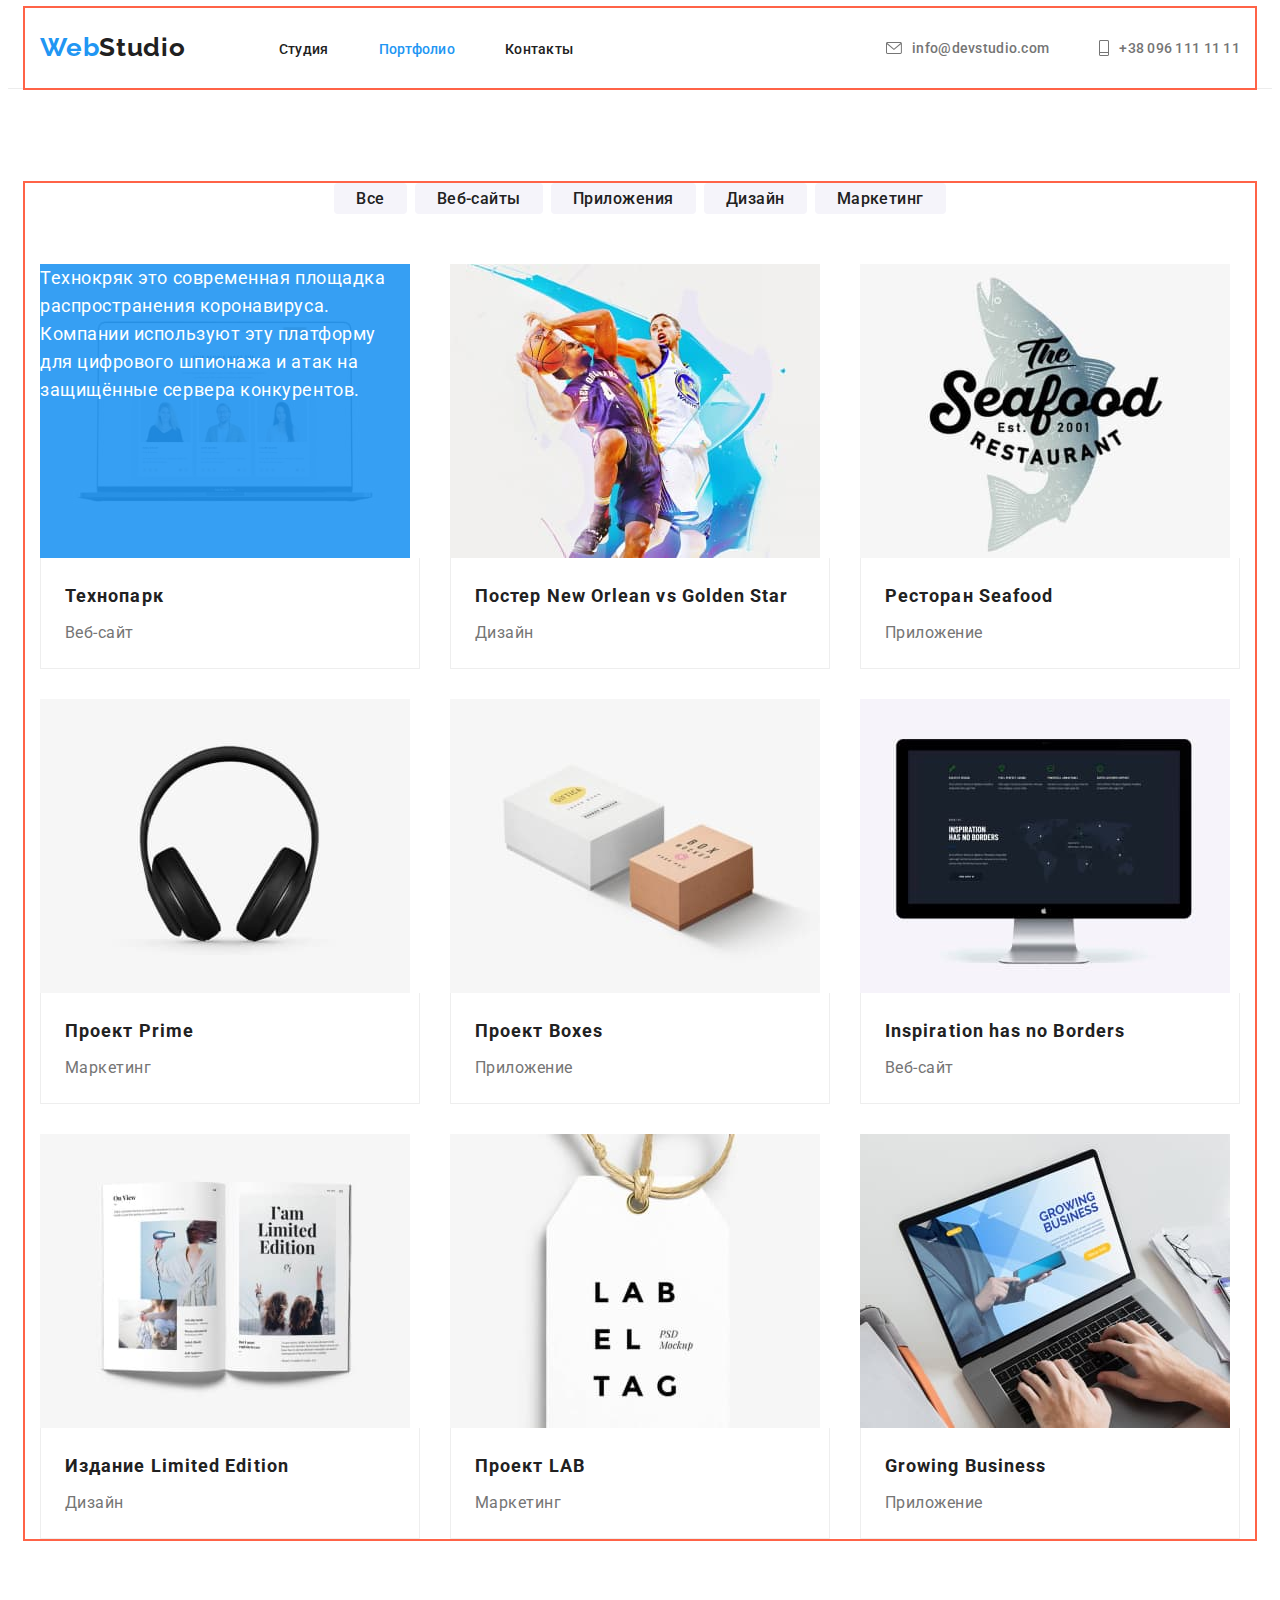
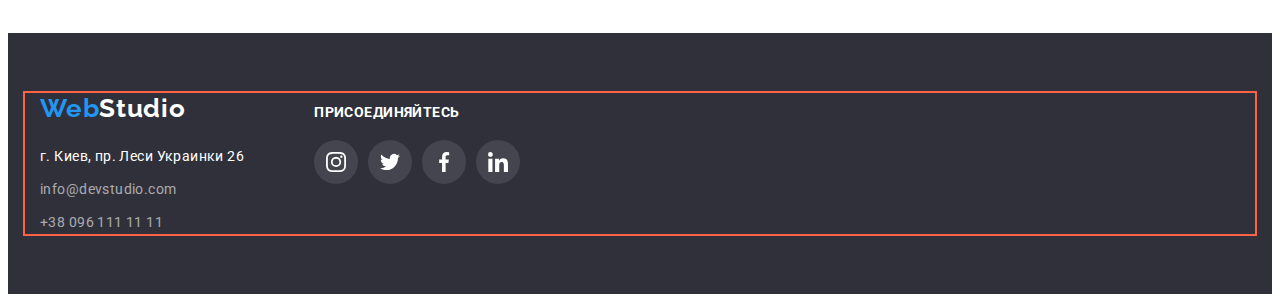
==== portfolio.html @ bf05ca14 "1" ====
<!DOCTYPE html>
<html lang="en">
<head>
    <meta charset="UTF-8">
    <meta http-equiv="X-UA-Compatible" content="IE=edge">
    <meta name="viewport" content="width=device-width, initial-scale=1.0">
    <title>Document</title>
    <link rel="stylesheet" href="https://cdnjs.cloudflare.com/ajax/libs/modern-normalize/1.1.0/modern-normalize.min.css" integrity="sha512-wpPYUAdjBVSE4KJnH1VR1HeZfpl1ub8YT/NKx4PuQ5NmX2tKuGu6U/JRp5y+Y8XG2tV+wKQpNHVUX03MfMFn9Q==" crossorigin="anonymous" referrerpolicy="no-referrer" />
    <link rel="preconnect" href="https://fonts.googleapis.com"> 
    <link rel="preconnect" href="https://fonts.gstatic.com" crossorigin> 
    <link href="https://fonts.googleapis.com/css2?family=Raleway:wght@700&family=Roboto:wght@400;500;700;900&display=swap" rel="stylesheet">
    <link rel="stylesheet" href="./css/styles.css">
</head>
<body>
    <header class="header">
        <div class="container header-container">
            <nav class="nav1">
                <a class="logo-left" href="WebStudio">Web <span class="logo-right">Studio</span></a>
                    <ul class="header-list">
                        <li class="header-item">
                            <a href="./index.html" class="header-link-studio">Студия</a> 
                        </li>
                        <li class="header-item">
                            <a href="./portfolio.html" class="header-link-portfolio current">Портфолио</a> 
                        </li>
                        <li class="header-item">
                            <a href="" class="header-link-contacts">Контакты</a> 
                        </li>
                    </ul>
            </nav>
            <ul class="header-list-mail-tel">
                <li class="header-link">
                    <a href="mailto:info@devstudio.com" class="header-link-mail">
                        <svg class="header-svg" width="16" height="12">
                            <use href="images/symbol-defs.svg#icon-envelope-2"></use>
                        </svg>
                        <span>info@devstudio.com</span> 
                    </a>
                </li>
                <li class="header-link">
                    <a href="tel:+3809611111111" class="header-link-tel">
                        <svg class="header-svg" width="10" height="16">
                            <use href="images/symbol-defs.svg#icon-tel-2"></use>
                        </svg>
                        <span>+38 096 111 11 11</span> 
                    </a>
                </li>
            </ul>
        </div>
    </header>  
    <main>
        <section class="section">
        <div class="container">
            <h1 class="menu-title visually-hidden">Успешные Проекты</h1>
            <ul class="menu-list">
                <li class="menu-item">
                    <button type="button" class="menu-button">Все</button>
                </li>
                <li class="menu-item">
                    <button type="button" class="menu-button">Веб-сайты</button>
                </li>
                <li class="menu-item">
                    <button type="button" class="menu-button">Приложения</button>
                </li>
                <li class="menu-item">
                    <button type="button" class="menu-button">Дизайн</button>
                </li>
                <li class="menu-item">
                    <button type="button" class="menu-button">Маркетинг</button>
                </li>
            </ul>
            <div class="projects-overlay">
                <ul class="projects-list">
                    <li class="projects-item">
                        <a href="" class="projects-link">
                            <img src="./images/img-4-2.jpg" class="projects-photo" alt="экран макбука с с изображением сотрудников" height="294" width="370">
                            <div class="projects-link-cover">
                                <p class="projects-link-text">Технокряк это современная площадка распространения коронавируса. Компании используют эту платформу для цифрового шпионажа и атак на защищённые сервера конкурентов.</p>
                            </div>
                            <div class="projects-item-pad">
                                <h2 class="projects-description">Технопарк</h2>
                                <p class="projects-title">Веб-сайт</p>
                            </div>
                        </a>
                    </li>
                    <li class="projects-item"> 
                        <a href="" class="projects-link">
                            <img src="./images/img-5-2.jpg" class="projects-photo" alt="Постер New Orlean vs Golden Star" height="294" width="370">
                            <div class="projects-item-pad">
                                <h2 class="projects-description">Постер New Orlean vs Golden Star</h2>
                                <p class="projects-title">Дизайн</p>
                            </div>
                        </a>
                    </li>
                    <li class="projects-item">
                        <a href="" class="projects-link">
                            <img src="./images/img-6-2.jpg" class="projects-photo" alt="Ресторан Seafood" height="294" width="370">
                            <div class="projects-item-pad">
                                <h2 class="projects-description">Ресторан Seafood</h2>
                                <p class="projects-title">Приложение</p>
                            </div>
                        </a>
                    </li>
                    <li class="projects-item">
                        <a href="" class="projects-link">
                            <img src="./images/img-7-2.jpg" class="projects-photo" alt="изображение наушника" height="294" width="370">
                            <div class="projects-item-pad">
                                <h2 class="projects-description">Проект Prime</h2>
                                <p class="projects-title">Маркетинг</p>
                            </div>
                        </a>
                    </li>
                    <li class="projects-item">
                        <a href="" class="projects-link">
                            <img src="./images/img-8-2.jpg" class="projects-photo" alt="Проект Boxes" height="294" width="370">
                            <div class="projects-item-pad">
                                <h2 class="projects-description">Проект Boxes</h2>
                                <p class="projects-title">Приложение</p>
                            </div>
                        </a>
                    </li>
                    <li class="projects-item">
                        <a href="" class="projects-link">
                            <img src="./images/img-9-2.jpg" class="projects-photo" alt="Inspiration has no Borders" height="294" width="370">
                            <div class="projects-item-pad">
                                <h2 class="projects-description">Inspiration has no Borders</h2>
                                <p class="projects-title">Веб-сайт</p>
                            </div>
                        </a>
                    </li>
                    <li class="projects-item">
                        <a href="" class="projects-link">
                            <img src="./images/img-10-2.jpg" class="projects-photo" alt="Издание Limited Edition" height="294" width="370">
                            <div class="projects-item-pad">
                                <h2 class="projects-description">Издание Limited Edition</h2>
                                <p class="projects-title">Дизайн</p>
                            </div> 
                            </a>
                    </li>
                    <li class="projects-item">
                        <a href="" class="projects-link">
                            <img src="./images/img-11-2.jpg" class="projects-photo" alt="Проект LAB" height="294" width="370">
                            <div class="projects-item-pad">
                                <h2 class="projects-description">Проект LAB</h2>
                                <p class="projects-title">Маркетинг</p>
                            </div>
                        </a>
                    </li>
                    <li class="projects-item">
                        <a href="" class="projects-link">
                            <img src="./images/img-12-2.jpg" class="projects-photo" alt="Growing Business" height="294" width="370">
                            <div class="projects-item-pad">
                                <h2 class="projects-description">Growing Business</h2>
                                <p class="projects-title">Приложение</p>
                            </div>
                        </a>
                    </li>
                </ul>
            </div>
        </div>
        </section>
    </main>
    <footer class="footer">
        <div class="container footer-main-div">
            <div>
                <a class="logo-left-footer" href="WebStudio">Web <span class="logo-right-footer">Studio</span></a>
                <address class="address-mar">
                    <ul class="footer-list">
                        <li class="footer-item">
                            <a class="footer-link-address" 
                            href="https://goo.gl/maps/vH89QLh5DnYH3A819">г. Киев, пр. Леси Украинки 26</a>
                        </li>
                        <li class="footer-item">
                            <a class="footer-link-mail" href="mailto:info@devstudio.com" >info@devstudio.com</a>
                        </li>
                        <li class="footer-item">
                            <a class="footer-link-tel" href="tel:+3809611111111" >+38 096 111 11 11</a>
                        </li>
                    </ul>
                </address>
            </div>
            <div class="footer-right-div">
                <h4 class="footer-right-text-title">Присоединяйтесь</h4>
                <ul class="footer-right-text-list">
                    <li class="footer-right-text-item">
                        <a href="" class="footer-right-text-link">
                            <svg class="footer-right-text-svg">
                                <use href="images/symbol-defs.svg#icon-instagram-2"></use>
                            </svg>
                        </a>
                    </li>
                    <li class="footer-right-text-item">
                        <a href="" class="footer-right-text-link">
                            <svg class="footer-right-text-svg">
                                <use href="images/symbol-defs.svg#icon-twitter-2"></use>
                            </svg>
                        </a>
                    </li>
                    <li class="footer-right-text-item">
                        <a href="" class="footer-right-text-link">
                            <svg class="footer-right-text-svg">
                                <use href="images/symbol-defs.svg#icon-facebook-2"></use>
                            </svg>
                        </a>
                    </li>
                    <li class="footer-right-text-item">
                        <a href="" class="footer-right-text-link">
                            <svg class="footer-right-text-svg">
                                <use href="images/symbol-defs.svg#icon-linkedin-2"></use>
                            </svg>
                        </a>
                    </li>
                </ul>
            </div>
        </div>
    </footer>
    <script src="./js/modal.js"></script>
</body>
</html>
---- css/styles.css ----
:root {
    --id-color: #212121;
    --subid-color: #757575;
    --title-color: #FFFFFF;
    --accent-color: #2196F3;
    --cubic: cubic-bezier(0.4, 0, 0.2, 1);
}


p, h1, h2, h3, h4 {
    margin: 0;
}

ul {
    list-style-type: none;
    margin: 0;
    padding: 0;
}

img {
    display: block;
}

body {
    font-family: "Roboto", sans-serif;
    position: relative;
}

a {
    text-decoration: none;
}

.section {
    padding: 94px 0;
}

.container {
    width: 1200px;
    margin-right: auto;
    margin-left: auto;
    padding-left: 15px;
    padding-right: 15px;
    outline: 2px solid tomato;
}

.header {
    position: relative;
    border-bottom: 1px solid #ECECEC;
}

.header-container {
    display: flex;
    align-items: center;
}

.nav1 {
    display: flex;
    align-items: center;
}

.logo-left {
    font-family: Raleway;
    font-weight: 700;
    font-size: 26px;
    line-height: calc(31 / 26);
    letter-spacing: 0.03em;
    color: var(--accent-color);
    text-decoration: none;
    padding-top: 24px;
    padding-bottom: 25px;
}

.logo-right {
    font-family: Raleway;
    font-weight: 700;
    font-size: 26px;
    line-height: calc(31 / 26);
    letter-spacing: 0.03em;
    color: var(--id-color);
    text-decoration: none;
    margin-left: -7px;
}

.modal-background {
    position: absolute;
    width: 1600px;
    height: 1008px;
    left: 0px;
    top: 0px;
    background: rgba(0, 0, 0, 0.2);
}

.modal-background.is-hidden {
    opacity: 0;
    pointer-events: none;
}

.modal.is-hidden {
    opacity: 0;
    pointer-events: none;
}

.modal {
    position: absolute;
    top: 50%;
    left: 50%;
    transform: translate(-50%, -50%);
    width: 528px;
    height: 581px;
    background: #FFFFFF;
    box-shadow: 0px 1px 3px rgba(0, 0, 0, 0.12), 0px 1px 1px rgba(0, 0, 0, 0.14), 0px 2px 1px rgba(0, 0, 0, 0.2);
    border-radius: 4px;
}

.header-list {
    list-style-type: none;
    display: flex;
    margin-left: 93px;
}

.header-link-portfolio, .header-link-studio, .header-link-contacts {
    font-weight: 500;
    font-size: 14px;
    line-height: calc(16 / 14);
    letter-spacing: 0.02em;
    color: var(--id-color);
    list-style-type: none; 
    text-decoration: none;
    cursor: pointer;
    transition: color 250ms var(--cubic);
}

.header-link-studio::after {
    content: "";
    position: absolute;
    bottom: 0;
    left: 0;
    width: 48px;
    height: 4px;
    background: #2196F3;
    border-radius: 2px;
    margin-left: 252px;
    opacity: 0;
    transition: opacity 250ms var(--cubic) 100ms;
}

.header-link-studio:hover:after {
    opacity: 1;
}

.header-link-portfolio::after {
    content: "";
    display: block;
    position: absolute;
    bottom: 0;
    left: 0;
    width: 78px;
    height: 4px;
    background: #2196F3;
    border-radius: 2px;
    margin-left: 352px;
    opacity: 0;
    transition: opacity 250ms --cubic 100ms;
}

.header-link-portfolio:hover:after {
    opacity: 1;
}

.current {
    color: var(--accent-color); 
    opacity: 1;
}

.header-item + .header-item {
    margin-left: 50px;
}

.header-link-studio:hover, .header-link-studio:focus {
    color: var(--accent-color);
}

.header-link-portfolio:hover, .header-link-portfolio:focus {
    color: var(--accent-color);
}

.header-link-contacts:hover, .header-link-contacts:focus {
    color: var(--accent-color);
}

.header-list-mail-tel {
    display: flex;
    list-style-type: none;
    margin-left: auto;
}

.header-link-mail, .header-link-tel {
    list-style-type: none;
    font-weight: 500;
    font-size: 14px;
    line-height: calc(16 / 14);
    letter-spacing: 0.02em;
    cursor: pointer;
    color: var(--subid-color);
    display: flex;
    justify-content: center;
    align-items: center;
    transition: color 250ms var(--cubic);
}

.header-link + .header-link {
    margin-left: 50px;
}

.header-link-tel:hover, .header-link-tel:focus {
    color: var(--accent-color);
}

.header-link-mail:hover, .header-link-mail:focus {
    color: var(--accent-color);
}

.header-svg {
    margin-right: 10px;
    fill: var(--subid-color);
}

.header-link-mail:focus .header-svg {
    fill: var(--accent-color);
}

, .header-link-tel:focus .header-svg {
    fill: var(--accent-color);
}

.header-link-mail:hover .header-svg {
    fill: var(--accent-color);
}

.header-link-tel:hover .header-svg {
    fill: var(--accent-color);
}

.slogan {
    background-color: #2F303A;
    max-width: 1600px;
    min-height: 600px;
    margin-left: auto;
    margin-right: auto;
    align-items: center;
    text-align: center;
    background-image: linear-gradient(
        to right, 
        rgba(47, 48, 58, 0.4),
        rgba(47, 48, 58, 0.4)
        ),
        url(../images/Img-13.jpg);
    justify-content: center;
    background-size: cover;
    background-position: center;
    background-repeat: no-repeat;
    padding-top: 200px;
    padding-bottom: 200px;
}

.slogan-title {
    font-weight: 900;
    font-size: 44px;
    line-height: calc(60 / 44);
    text-align: center;
    letter-spacing: 0.06em;
    text-transform: uppercase;
    color: var(--title-color);
    align-items: center;
    text-align: center;
    max-width: 696px;
    margin-left: auto;
    margin-right: auto;
}

.slogan-button {
    font-family: inherit;
    font-weight: 700;
    font-size: 16px;
    line-height: calc(30 / 16);
    letter-spacing: 0.06em;
    color: var(--title-color);
    background: var(--accent-color);
    cursor: pointer;
    box-shadow: 0px 4px 4px rgba(0, 0, 0, 0.15);
    border-radius: 4px;
    margin-top: 30px;
    min-width: 200px;
    height: 50px;
    border: transparent;
}

.our-advantages-list {
    list-style-type: none;
    display: flex;
    justify-content: space-between;
}

.our-advantages-item + .our-advantages-item {
    margin-left: 30px;
}

.our-advantages-id {
    font-weight: 700;
    font-size: 14px;
    line-height: calc(16 / 14);
    letter-spacing: 0.03em;
    text-transform: uppercase;
    color: var(--id-color);
    margin-bottom: 10px;
    margin-top: 30px;
}

.our-advantages-subid: {
    font-family: Roboto;
    font-style: normal;
    font-weight: normal;
    font-size: 14px;
    line-height: calc(24 / 14);
    letter-spacing: 0.03em;
    color: #757575;
}

.our-advantages-div {
    height: 120px;
    width: 270px;
    background: #F5F4FA;
    border-radius: 4px;
    display: flex;
    justify-content: center;
    align-items: center;
}

.our-advantages-svg {
    height: 70px;
    width: 70px;
    fill: var(--id-color);
}

.what-we-do-pad {
    padding-top: 0px;
}

.what-we-do-overlay {
    position: relative;
}

.what-we-do-list {
    list-style-type: none;
    display: flex;
}

.what-we-do-title {
    font-weight: 700;
    font-size: 36px;
    line-height: calc(42 / 36);
    text-align: center;
    letter-spacing: 0.03em;
    color: var(--id-color);
    margin-bottom: 50px;
}

.what-we-do-item + .what-we-do-item {
    margin-left: 30px;
}

.what-we-do-item-cover-desktop {
    position: absolute;
    bottom: 0;
    left: 0;
    width: 370px;
    height: 70px;
    background: rgba(47, 48, 58, 0.8);
}

.what-we-do-item-cover-mobile {
    position: absolute;
    bottom: 0;
    left: 400;
    width: 370px;
    height: 70px;
    background: rgba(47, 48, 58, 0.8);
}

.what-we-do-item-cover-design {
    osition: absolute;
    bottom: 0;
    left: 800;
    width: 370px;
    height: 70px;
    background: rgba(47, 48, 58, 0.8);
}

.what-we-do-item-subtitle {
    font-weight: bold;
    font-size: 14px;
    line-height: 16px;
    text-align: center;
    letter-spacing: 0.03em;
    text-transform: uppercase;
    color: var(--title-color);
    display: flex;
    justify-content: center;
    align-items: center;
}

.our-team {
    background: #F5F4FA;
}

.our-team-mar {
    padding: 30px 0;
}

.our-team-list {  
    display: flex;
}

.our-team-item {
    background-color: var(--title-color);
    box-shadow: 0px 1px 3px rgba(0, 0, 0, 0.12), 0px 1px 1px rgba(0, 0, 0, 0.14), 0px 2px 1px rgba(0, 0, 0, 0.2);
    border-radius: 0px 0px 4px 4px;
}

.our-team-title {
    font-weight: 700;
    font-size: 36px;
    line-height: calc(42 / 36);
    text-align: center;
    letter-spacing: 0.03em;
    color: var(--id-color);
    margin-bottom: 50px;
}

.our-team-item + .our-team-item {
    margin-left: 30px;
}

.our-team-name {
    font-weight: 500;
    font-size: 16px;
    line-height: calc(19 / 16);
    text-align: center;
    letter-spacing: 0.03em;
    color: var(--id-color);
    margin-bottom: 10px;
}

.our-team-position {
    font-size: 16px;
    line-height: calc(19 / 16);
    text-align: center;
    letter-spacing: 0.03em;
    color: var(--subid-color);
}

.our-team-socials-list {
    margin-top: 16px;
    display: flex;
    list-style-type: none;
    justify-content: center ;
}

.our-team-socials-link {
    display: flex;
    width: 44px;
    height: 44px;
    justify-content: center;
    align-items: center;
    border-radius: 50%;
    transition: color 250ms var(--cubic) background-color var(--cubic) 250ms var(--cubic);
}

.our-team-socials-link:focus .our-team-svg {
    fill: var(--title-color);
}

.our-team-socials-link:focus {
    background-color: var(--accent-color);
}

.our-team-socials-link:hover .our-team-svg {
    fill: var(--title-color);
}

.our-team-socials-link:hover {
    background-color: var(--accent-color);
}

.our-team-socials-item {

}

.our-team-socials-item + .our-team-socials-item {
    margin-left: 10px;
}

.our-team-svg {
    width: 20px;
    height: 20px;
    fill: #AFB1B8;
}

.permanent-clients-title {
    font-weight: bold;
    font-size: 36px;
    line-height: 42px;
    text-align: center;
    letter-spacing: 0.03em;
    color: #212121;
    margin-bottom: 50px;
}


.permanent-clients-list {
    display: flex;
    list-style-type: none;
    justify-content: center;
}

.permanent-clients-item {
    width: 170px;
    height: 92px;
}

.permanent-clients-link {
    border: 1px solid #AFB1B8;
    box-sizing: border-box;
    border-radius: 4px;
    display: flex;
    align-items: center;
    justify-content: center;
    transition: color 250ms var(--cubic);
}

.permanent-clients-item:hover, .permanent-clients-item:focus {
    outline: 1px solid var(--accent-color);
}

.permanent-clients-item:hover, .permanent-clients-item:focus .permanent-clients-svg {
    fill: var(--accent-color);
}

.permanent-clients-item + .permanent-clients-item {
    margin-left: 30px;
}

.permanent-clients-svg {
    width: 106px;
    height: 60px;
    fill: #AFB1B8;
}

.footer {
    background: #2F303A;
    padding: 60px 0;
}
.logo-left-footer {
    font-family: Raleway;
    font-weight: 700;
    font-size: 26px;
    line-height: calc(31 / 26);
    letter-spacing: 0.03em;
    color: var(--accent-color);
    text-decoration: none;
}

.logo-right-footer {
    font-family: Raleway;
    font-weight: 700;
    font-size: 26px;
    line-height: calc(31 / 26);
    letter-spacing: 0.03em;
    color: var(--title-color);
    text-decoration: none;
    margin-left: -7px;
}

.address-mar {
    margin-top: 20px;
}

.footer-list {
    font-style: normal;
    font-size: 14px;
    line-height: calc(24 / 14);
    letter-spacing: 0.03em;
    color: var(--title-color);
    list-style-type: none;
}

.footer-item +.footer-item {
    margin-top: 9px;
}

.footer-link-address {
    text-decoration: none;
    color: var(--title-color);
    transition: color 250ms var(--cubic);
}

.footer-link-address:hover {
    color: var(--accent-color);
}

 .footer-link-mail, .footer-link-tel {
    text-decoration: none;
    color: rgba(255, 255, 255, 0.6);
    transition: color 250ms var(--cubic);
}

.footer-link-mail:hover, .footer-link-tel:hover {
    color: var(--title-color);
}

.footer-link-address:focus, .footer-link-mail:focus, .footer-link-tel:focus {
    color: var(--title-color);
}

.footer-main-div {
    display: flex;
    align-items: baseline;
}

.footer-right-div {
    margin-left: 70px;
}

.footer-right-text-title {
    font-weight: bold;
    font-size: 14px;
    line-height: 16px;
    letter-spacing: 0.03em;
    text-transform: uppercase;
    color: var(--title-color);
    margin-bottom: 20px;
}

.footer-right-text-list {
    display: flex;
    list-style-type: none;
}

.footer-right-text-item + .footer-right-text-item {
    margin-left: 10px;
}

.footer-right-text-link {
    display: flex;
    width: 44px;
    height: 44px;
    justify-content: center;
    align-items: center;
    border-radius: 50%;
    background-color: rgba(255, 255, 255, 0.1);
    transition: color 250ms var(--cubic) background-color 250ms var(--cubic);
}

.footer-right-text-link:focus .footer-right-text-svg {
    stroke: var(--accent-color);
}

.footer-right-text-link:focus {
    background-color: var(--accent-color);
}

.footer-right-text-link:hover .footer-right-text-svg {
    stroke: var(--accent-color);
}

.footer-right-text-link:hover {
    background-color: var(--accent-color);
}

.footer-right-text-svg {
    width: 20px;
    height: 20px;
    fill: var(--title-color);
}

.visually-hidden {
    position: absolute;
    width: 1px;
    height: 1px;
    margin: -1px;
    border: 0;
    padding: 0;
    white-space: nowrap;
    clip-path: inset(100%);
    clip: rect(0 0 0 0);
    overflow: hidden;
}

.menu-list {
    display: flex;
    justify-content: center;
    font-weight: 500;
    font-size: 16px;
    line-height: calc(26 / 16);
    justify-content: center;
    letter-spacing: 0.03em;
    color: var(--title-color);
    list-style-type: none;
    margin-bottom: 50px;
}

.menu-button {
    cursor: pointer;
    font-family: inherit;
    font-weight: 500;
    padding: 6px 22px;
    border: transparent;
    background: #F5F4FA;
    font-size: 16px;
    line-height: calec(26 / 16);
    text-align: center;
    letter-spacing: 0.03em;
    border-radius: 4px;
    color: #212121;
    transition: color 250ms var(--cubic);
}

.menu-item + .menu-item {
    margin-left: 8px;
}

.menu-button:hover, .menu-button:focus {
    color: var(--title-color);
    background: var(--accent-color);
    box-shadow: 0px 3px 1px rgba(0, 0, 0, 0.1), 0px 1px 2px rgba(0, 0, 0, 0.08), 0px 2px 2px rgba(0, 0, 0, 0.12);
    border-radius: 4px;
}

.projects-overlay {
    position: relative;
    overflow: hidden;
}

.projects-list {
    display: flex;
    flex-wrap: wrap;
    margin-left: -30px;
    margin-bottom: -30px;
}

.projects-item {
    list-style-type: none;
    width: calc(100% / 3 - 30px);
    margin-left: 30px;
    margin-bottom: 30px;
    overflow: hidden;
}

.projects-link {
    text-decoration: none;
    transition: color 250ms var(--cubic);
    transform: translateY(0);
}

.projects-link-cover {
    position: absolute;
    width: 370px;
    height: 294px;
    background: rgba(33, 150, 243, 0.9);
    top: 0;
    left: 0;
    transform: translateY(0%);
    transition: transform 250ms var(--cubic);
}

.projects-overlay:hover .projects-link-cover{
    transform: translateY(-100%);
}

.projects-link-text {
    position: absolute;
    font-weight: normal;
    font-size: 18px;
    line-height: calc(28px /18px);
    letter-spacing: 0.03em;
    color: var(--title-color);
    display: flex;
    justify-content: center;
    align-items: center;
}

.projects-link:focus {
    display: block;
    box-shadow: 0px 1px 1px rgba(0, 0, 0, 0.12), 0px 4px 4px rgba(0, 0, 0, 0.06), 1px 4px 6px rgba(0, 0, 0, 0.16);
}

.projects-link:hover {
    display: block;
    box-shadow: 0px 1px 1px rgba(0, 0, 0, 0.12), 0px 4px 4px rgba(0, 0, 0, 0.06), 1px 4px 6px rgba(0, 0, 0, 0.16);
}

.projects-item-pad {
    padding: 20px 24px;
    background: #FFFFFF;
    border-bottom: 1px solid #EEEEEE;
    border-left: 1px solid #EEEEEE;
    border-right: 1px solid #EEEEEE;
    box-sizing: border-box;
}

.projects-description {
    font-weight: 700;
    font-size: 18px;
    line-height: calc(36 / 18);
    letter-spacing: 0.06em;
    color: var(--id-color);
    margin-bottom: 4px;
}

.projects-title {
    font-weight: normal;
    font-size: 16px;
    line-height: calc(30 / 16);
    letter-spacing: 0.03em;
    color: var(--subid-color);
}
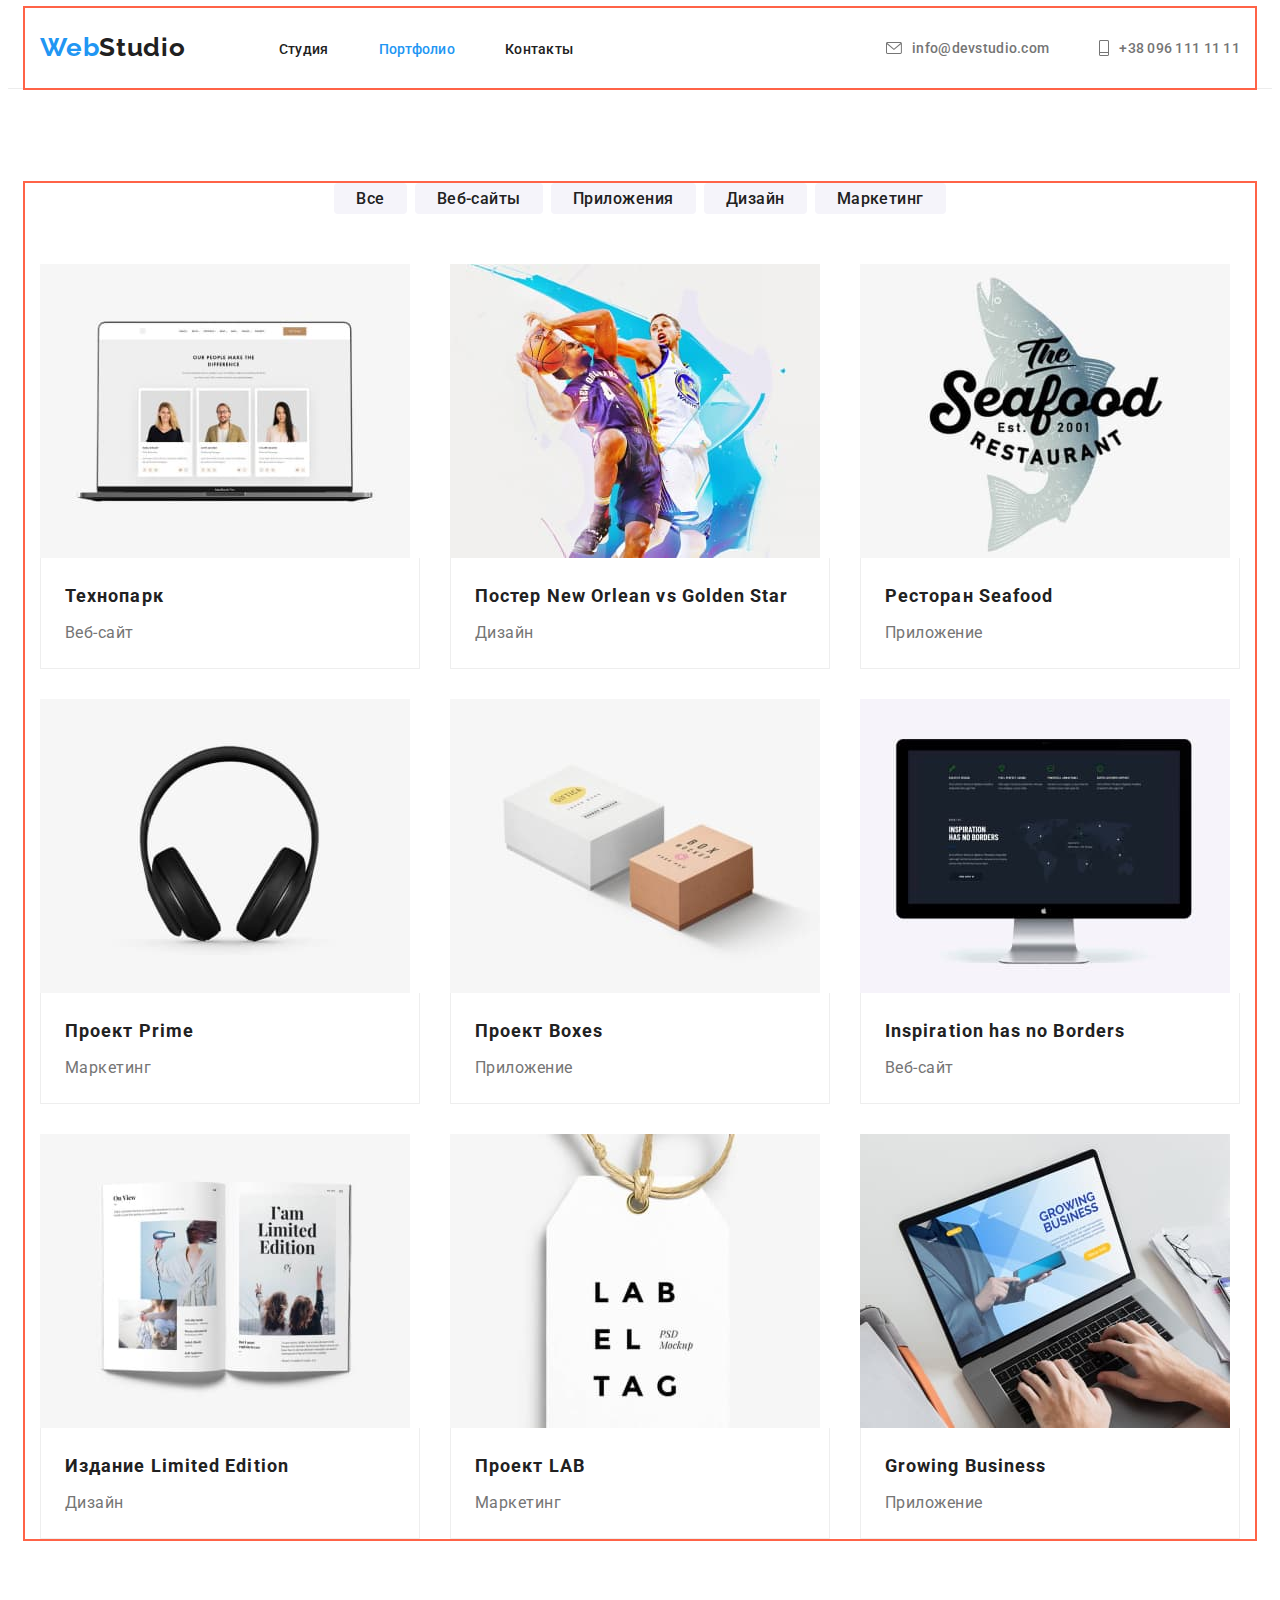
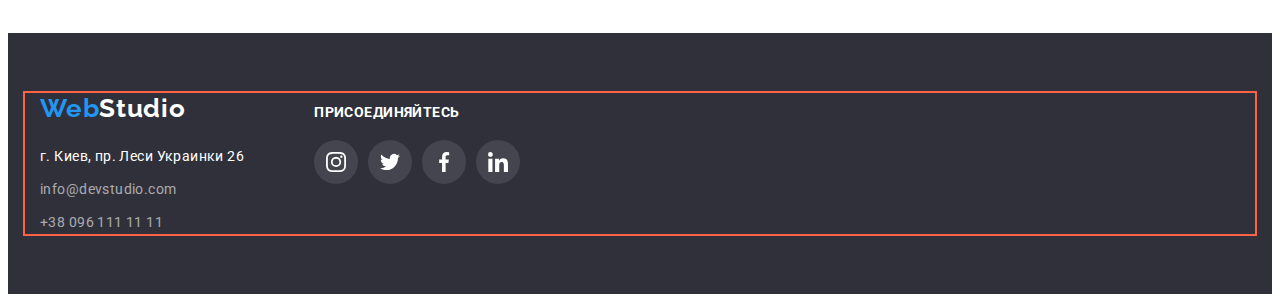
==== commit 22ae71bf: "122" ====
--- a/portfolio.html
+++ b/portfolio.html
@@ -75,7 +75,7 @@
                         <a href="" class="projects-link">
                             <img src="./images/img-4-2.jpg" class="projects-photo" alt="экран макбука с с изображением сотрудников" height="294" width="370">
                             <div class="projects-link-cover">
-                                <p class="projects-link-text">Технокряк это современная площадка распространения коронавируса. Компании используют эту платформу для цифрового шпионажа и атак на защищённые сервера конкурентов.</p>
+                                
                             </div>
                             <div class="projects-item-pad">
                                 <h2 class="projects-description">Технопарк</h2>
@@ -135,7 +135,7 @@
                                 <h2 class="projects-description">Издание Limited Edition</h2>
                                 <p class="projects-title">Дизайн</p>
                             </div> 
-                            </a>
+                        </a>
                     </li>
                     <li class="projects-item">
                         <a href="" class="projects-link">
--- a/css/styles.css
+++ b/css/styles.css
@@ -229,7 +229,7 @@
     fill: var(--accent-color);
 }
 
-, .header-link-tel:focus .header-svg {
+.header-link-tel:focus .header-svg {
     fill: var(--accent-color);
 }
 
@@ -255,7 +255,6 @@
         rgba(47, 48, 58, 0.4)
         ),
         url(../images/Img-13.jpg);
-    justify-content: center;
     background-size: cover;
     background-position: center;
     background-repeat: no-repeat;
@@ -316,7 +315,7 @@
     margin-top: 30px;
 }
 
-.our-advantages-subid: {
+.our-advantages-subid {
     font-family: Roboto;
     font-style: normal;
     font-weight: normal;
@@ -388,7 +387,7 @@
 }
 
 .what-we-do-item-cover-design {
-    osition: absolute;
+    position: absolute;
     bottom: 0;
     left: 800;
     width: 370px;
@@ -492,9 +491,9 @@
     background-color: var(--accent-color);
 }
 
-.our-team-socials-item {
-
-}
+/* .our-team-socials-item {
+
+} */
 
 .our-team-socials-item + .our-team-socials-item {
     margin-left: 10px;
@@ -519,8 +518,7 @@
 
 .permanent-clients-list {
     display: flex;
-    list-style-type: none;
-    justify-content: center;
+    
 }
 
 .permanent-clients-item {
@@ -529,6 +527,8 @@
 }
 
 .permanent-clients-link {
+    width: 100%;
+    height: 100%;
     border: 1px solid #AFB1B8;
     box-sizing: border-box;
     border-radius: 4px;
@@ -538,11 +538,15 @@
     transition: color 250ms var(--cubic);
 }
 
-.permanent-clients-item:hover, .permanent-clients-item:focus {
-    outline: 1px solid var(--accent-color);
-}
-
-.permanent-clients-item:hover, .permanent-clients-item:focus .permanent-clients-svg {
+.permanent-clients-link:hover, .permanent-clients-link:focus {
+    border: 1px solid var(--accent-color);
+}
+
+.permanent-clients-link:hover .permanent-clients-svg {
+    fill: var(--accent-color);
+}
+
+.permanent-clients-link:focus .permanent-clients-svg {
     fill: var(--accent-color);
 }
 
@@ -731,7 +735,7 @@
 
 .menu-button:hover, .menu-button:focus {
     color: var(--title-color);
-    background: var(--accent-color);
+    background: #2196F3;
     box-shadow: 0px 3px 1px rgba(0, 0, 0, 0.1), 0px 1px 2px rgba(0, 0, 0, 0.08), 0px 2px 2px rgba(0, 0, 0, 0.12);
     border-radius: 4px;
 }
@@ -762,7 +766,7 @@
     transform: translateY(0);
 }
 
-.projects-link-cover {
+/* .projects-link-cover {
     position: absolute;
     width: 370px;
     height: 294px;
@@ -771,13 +775,13 @@
     left: 0;
     transform: translateY(0%);
     transition: transform 250ms var(--cubic);
-}
-
-.projects-overlay:hover .projects-link-cover{
+} */
+
+/* .projects-overlay:hover .projects-link-cover{
     transform: translateY(-100%);
-}
-
-.projects-link-text {
+} */
+
+/* .projects-link-text {
     position: absolute;
     font-weight: normal;
     font-size: 18px;
@@ -787,7 +791,7 @@
     display: flex;
     justify-content: center;
     align-items: center;
-}
+} */
 
 .projects-link:focus {
     display: block;
@@ -798,7 +802,7 @@
     display: block;
     box-shadow: 0px 1px 1px rgba(0, 0, 0, 0.12), 0px 4px 4px rgba(0, 0, 0, 0.06), 1px 4px 6px rgba(0, 0, 0, 0.16);
 }
-
+    
 .projects-item-pad {
     padding: 20px 24px;
     background: #FFFFFF;
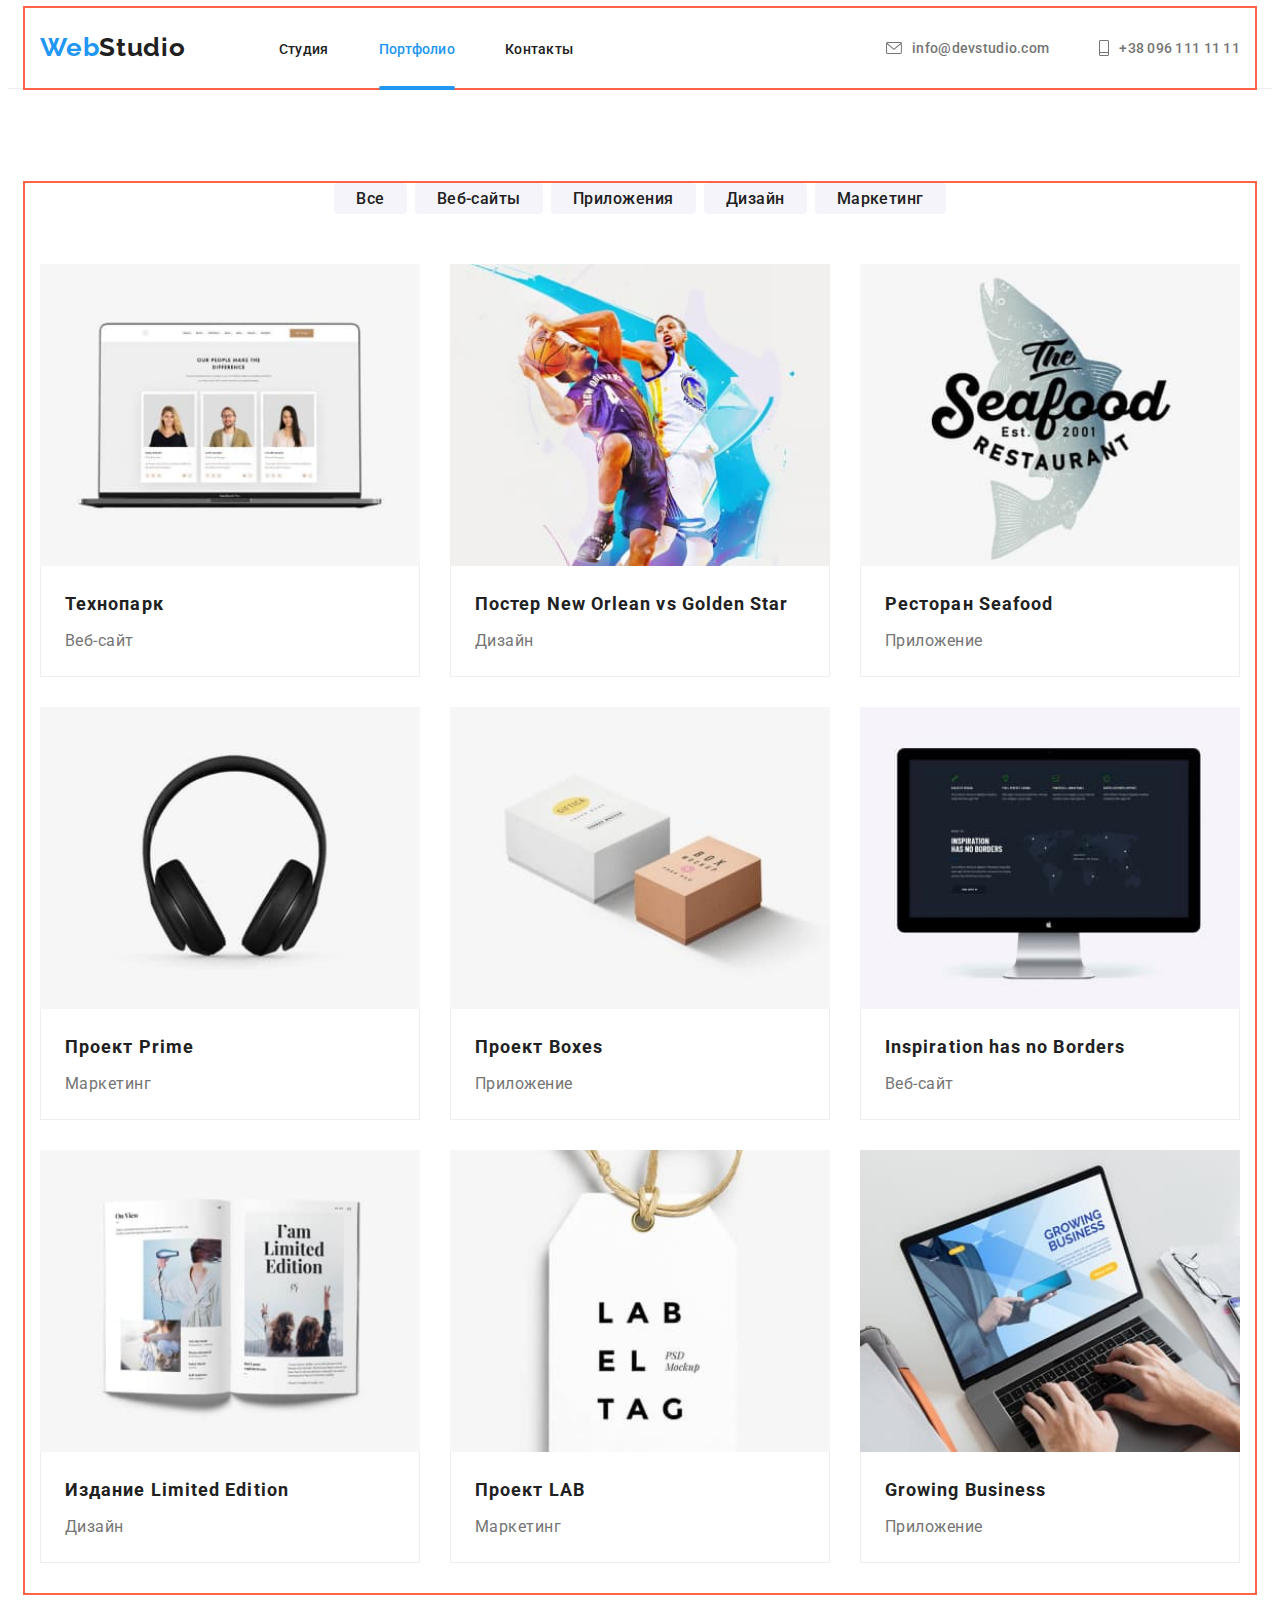
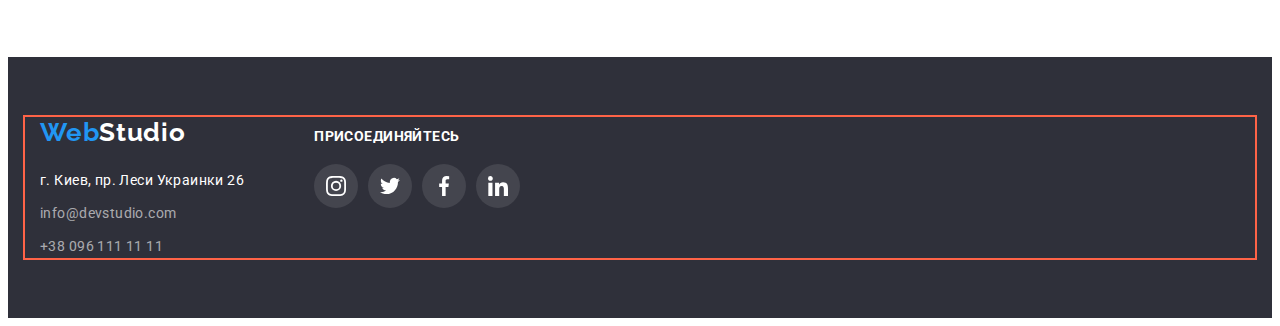
==== commit 71091491: "1212" ====
--- a/portfolio.html
+++ b/portfolio.html
@@ -69,13 +69,13 @@
                     <button type="button" class="menu-button">Маркетинг</button>
                 </li>
             </ul>
-            <div class="projects-overlay">
+    
                 <ul class="projects-list">
                     <li class="projects-item">
                         <a href="" class="projects-link">
-                            <img src="./images/img-4-2.jpg" class="projects-photo" alt="экран макбука с с изображением сотрудников" height="294" width="370">
                             <div class="projects-link-cover">
-                                
+                                <img src="./images/img-4-2.jpg" class="projects-photo" alt="экран макбука с с изображением сотрудников" height="294" width="370">
+                                <p class="projects-link-text">Технокряк это современная площадка распространения коронавируса. Компании используют эту платформу для цифрового шпионажа и атак на защищённые сервера конкурентов.</p>
                             </div>
                             <div class="projects-item-pad">
                                 <h2 class="projects-description">Технопарк</h2>
@@ -156,7 +156,7 @@
                         </a>
                     </li>
                 </ul>
-            </div>
+
         </div>
         </section>
     </main>
@@ -214,6 +214,5 @@
             </div>
         </div>
     </footer>
-    <script src="./js/modal.js"></script>
 </body>
 </html>
--- a/css/styles.css
+++ b/css/styles.css
@@ -130,46 +130,38 @@
     transition: color 250ms var(--cubic);
 }
 
-.header-link-studio::after {
+.header-link-studio.current {
+    position: relative;
+}
+
+.header-link-studio.current::after {
     content: "";
     position: absolute;
-    bottom: 0;
+    bottom: -33px;
     left: 0;
-    width: 48px;
+    width: 100%;
     height: 4px;
     background: #2196F3;
     border-radius: 2px;
-    margin-left: 252px;
-    opacity: 0;
-    transition: opacity 250ms var(--cubic) 100ms;
-}
-
-.header-link-studio:hover:after {
-    opacity: 1;
-}
-
-.header-link-portfolio::after {
+}
+
+.header-link-portfolio.current {
+    position: relative;
+}
+
+.header-link-portfolio.current::after {
     content: "";
-    display: block;
     position: absolute;
-    bottom: 0;
+    bottom: -33px;
     left: 0;
-    width: 78px;
+    width: 100%;
     height: 4px;
     background: #2196F3;
     border-radius: 2px;
-    margin-left: 352px;
-    opacity: 0;
-    transition: opacity 250ms --cubic 100ms;
-}
-
-.header-link-portfolio:hover:after {
-    opacity: 1;
 }
 
 .current {
     color: var(--accent-color); 
-    opacity: 1;
 }
 
 .header-item + .header-item {
@@ -354,6 +346,10 @@
     display: flex;
 }
 
+.what-we-do-item {
+    position: relative;
+}
+
 .what-we-do-title {
     font-weight: 700;
     font-size: 36px;
@@ -372,9 +368,18 @@
     position: absolute;
     bottom: 0;
     left: 0;
-    width: 370px;
+    width: 100%;
     height: 70px;
     background: rgba(47, 48, 58, 0.8);
+    display: flex;
+    align-items: center;
+    justify-content: center;
+}
+
+img {
+    min-width: 100%;
+    display: block;
+    height: auto;
 }
 
 .what-we-do-item-cover-mobile {
@@ -403,9 +408,6 @@
     letter-spacing: 0.03em;
     text-transform: uppercase;
     color: var(--title-color);
-    display: flex;
-    justify-content: center;
-    align-items: center;
 }
 
 .our-team {
@@ -472,7 +474,7 @@
     justify-content: center;
     align-items: center;
     border-radius: 50%;
-    transition: color 250ms var(--cubic) background-color var(--cubic) 250ms var(--cubic);
+    transition: color 250ms var(--cubic), background-color 250ms var(--cubic);
 }
 
 .our-team-socials-link:focus .our-team-svg {
@@ -490,10 +492,6 @@
 .our-team-socials-link:hover {
     background-color: var(--accent-color);
 }
-
-/* .our-team-socials-item {
-
-} */
 
 .our-team-socials-item + .our-team-socials-item {
     margin-left: 10px;
@@ -515,10 +513,8 @@
     margin-bottom: 50px;
 }
 
-
 .permanent-clients-list {
     display: flex;
-    
 }
 
 .permanent-clients-item {
@@ -662,7 +658,7 @@
     align-items: center;
     border-radius: 50%;
     background-color: rgba(255, 255, 255, 0.1);
-    transition: color 250ms var(--cubic) background-color 250ms var(--cubic);
+    transition: color 250ms var(--cubic), background-color 250ms var(--cubic);
 }
 
 .footer-right-text-link:focus .footer-right-text-svg {
@@ -719,14 +715,14 @@
     font-weight: 500;
     padding: 6px 22px;
     border: transparent;
-    background: #F5F4FA;
+    background-color: #F5F4FA;
     font-size: 16px;
     line-height: calec(26 / 16);
     text-align: center;
     letter-spacing: 0.03em;
     border-radius: 4px;
     color: #212121;
-    transition: color 250ms var(--cubic);
+    transition: color 250ms var(--cubic), background-color 250ms var(--cubic);
 }
 
 .menu-item + .menu-item {
@@ -757,52 +753,51 @@
     width: calc(100% / 3 - 30px);
     margin-left: 30px;
     margin-bottom: 30px;
+}
+
+.projects-link {
+    display: block;
+    text-decoration: none;
+    transition: box-shadow 250ms var(--cubic);
+}
+
+.projects-link-cover {
+    position: relative;
     overflow: hidden;
 }
 
-.projects-link {
-    text-decoration: none;
-    transition: color 250ms var(--cubic);
-    transform: translateY(0);
-}
-
-/* .projects-link-cover {
-    position: absolute;
-    width: 370px;
-    height: 294px;
-    background: rgba(33, 150, 243, 0.9);
+.projects-link-text {
     top: 0;
     left: 0;
+    width: 100%;
+    height: 100%;
+    position: absolute;
+    font-size: 18px;
+    line-height: calc(28 / 18);
+    letter-spacing: 0.03em;
+    color: var(--title-color);
+    background-color: rgba(33, 150, 243, 0.9);
+    transition: transform 250ms var(--cubic);
+    transform: translateY(100%);
+    padding: 63px 24px;
+}
+
+.projects-link:focus {
+    box-shadow: 0px 1px 1px rgba(0, 0, 0, 0.12), 0px 4px 4px rgba(0, 0, 0, 0.06), 1px 4px 6px rgba(0, 0, 0, 0.16);
+}
+
+.projects-link:focus .projects-link-text {
     transform: translateY(0%);
-    transition: transform 250ms var(--cubic);
-} */
-
-/* .projects-overlay:hover .projects-link-cover{
-    transform: translateY(-100%);
-} */
-
-/* .projects-link-text {
-    position: absolute;
-    font-weight: normal;
-    font-size: 18px;
-    line-height: calc(28px /18px);
-    letter-spacing: 0.03em;
-    color: var(--title-color);
-    display: flex;
-    justify-content: center;
-    align-items: center;
-} */
-
-.projects-link:focus {
-    display: block;
+}
+
+.projects-link:hover {
     box-shadow: 0px 1px 1px rgba(0, 0, 0, 0.12), 0px 4px 4px rgba(0, 0, 0, 0.06), 1px 4px 6px rgba(0, 0, 0, 0.16);
 }
 
-.projects-link:hover {
-    display: block;
-    box-shadow: 0px 1px 1px rgba(0, 0, 0, 0.12), 0px 4px 4px rgba(0, 0, 0, 0.06), 1px 4px 6px rgba(0, 0, 0, 0.16);
-}
-    
+.projects-link:hover .projects-link-text {
+    transform: translateY(0%);
+}
+
 .projects-item-pad {
     padding: 20px 24px;
     background: #FFFFFF;
